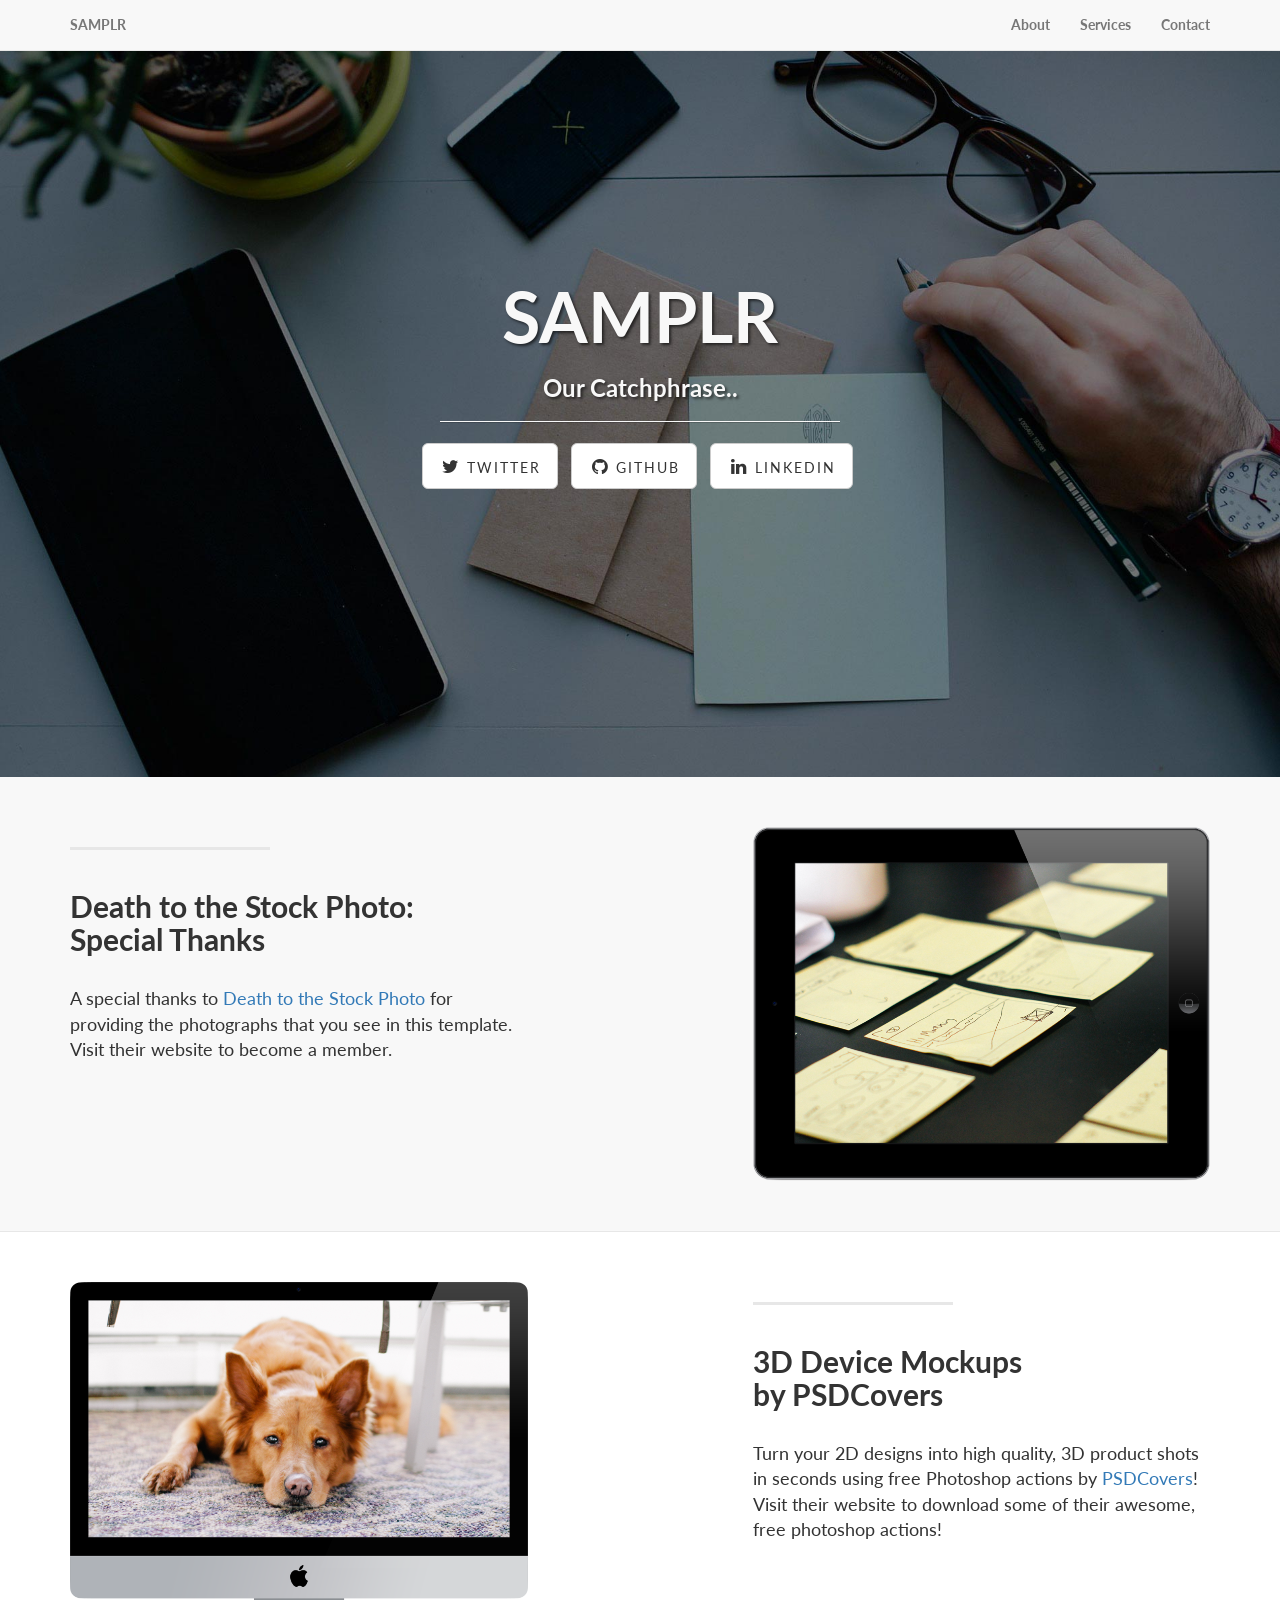
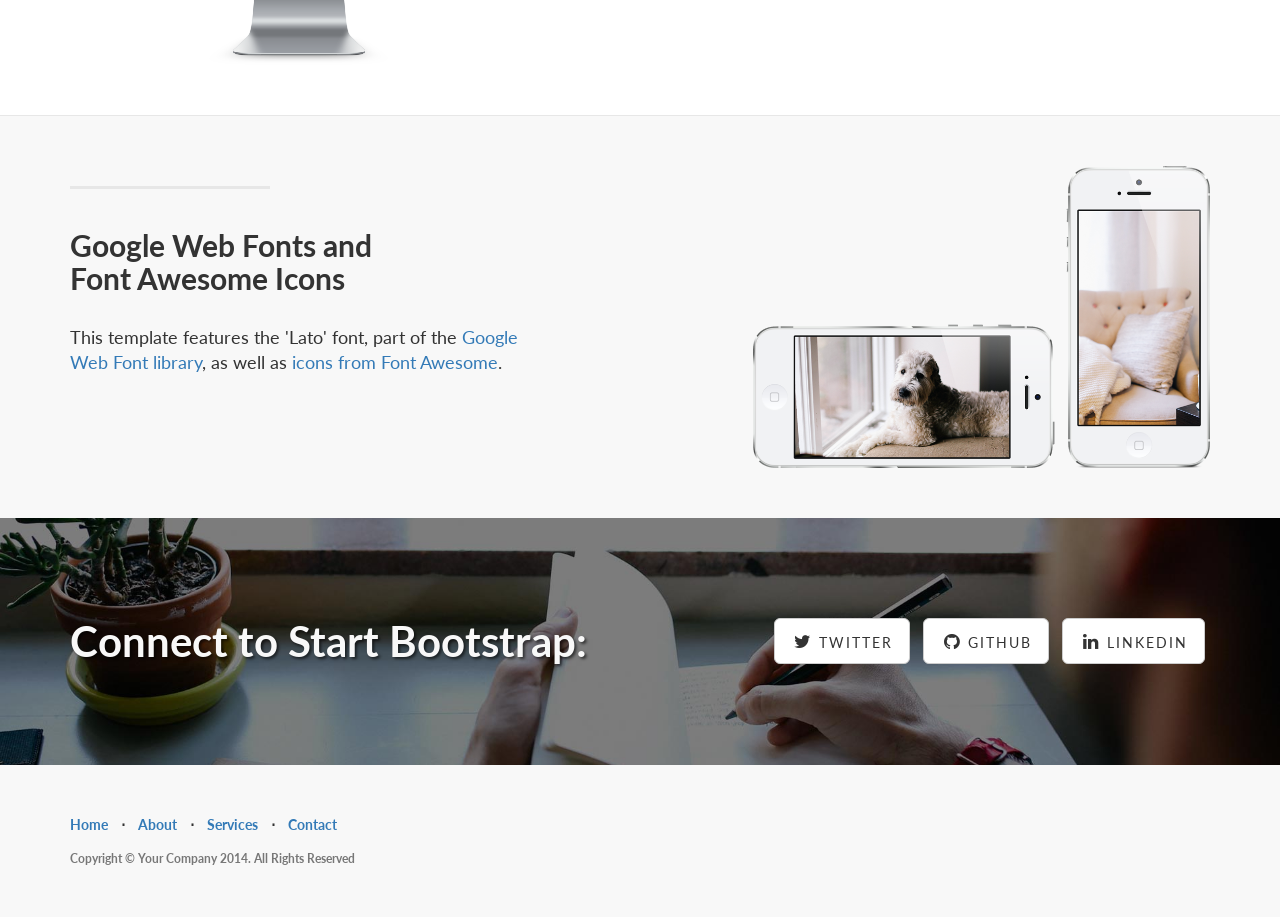
==== SAMPLRlandpage/index.html @ 5886bcb2 "adds landing page" ====
<!DOCTYPE html>
<html lang="en">

<head>

    <meta charset="utf-8">
    <meta http-equiv="X-UA-Compatible" content="IE=edge">
    <meta name="viewport" content="width=device-width, initial-scale=1">
    <meta name="description" content="">
    <meta name="author" content="">

    <title>Landing Page - Start Bootstrap Theme</title>

    <!-- Bootstrap Core CSS -->
    <link href="css/bootstrap.min.css" rel="stylesheet">

    <!-- Custom CSS -->
    <link href="css/landing-page.css" rel="stylesheet">

    <!-- Custom Fonts -->
    <link href="font-awesome/css/font-awesome.min.css" rel="stylesheet" type="text/css">
    <link href="http://fonts.googleapis.com/css?family=Lato:300,400,700,300italic,400italic,700italic" rel="stylesheet" type="text/css">

    <!-- HTML5 Shim and Respond.js IE8 support of HTML5 elements and media queries -->
    <!-- WARNING: Respond.js doesn't work if you view the page via file:// -->
    <!--[if lt IE 9]>
        <script src="https://oss.maxcdn.com/libs/html5shiv/3.7.0/html5shiv.js"></script>
        <script src="https://oss.maxcdn.com/libs/respond.js/1.4.2/respond.min.js"></script>
    <![endif]-->

</head>

<body>

    <!-- Navigation -->
    <nav class="navbar navbar-default navbar-fixed-top topnav" role="navigation">
        <div class="container topnav">
            <!-- Brand and toggle get grouped for better mobile display -->
            <div class="navbar-header">
                <button type="button" class="navbar-toggle" data-toggle="collapse" data-target="#bs-example-navbar-collapse-1">
                    <span class="sr-only">Toggle navigation</span>
                    <span class="icon-bar"></span>
                    <span class="icon-bar"></span>
                    <span class="icon-bar"></span>
                </button>
                <a class="navbar-brand topnav" href="#">SAMPLR</a>
            </div>
            <!-- Collect the nav links, forms, and other content for toggling -->
            <div class="collapse navbar-collapse" id="bs-example-navbar-collapse-1">
                <ul class="nav navbar-nav navbar-right">
                    <li>
                        <a href="#about">About</a>
                    </li>
                    <li>
                        <a href="#services">Services</a>
                    </li>
                    <li>
                        <a href="#contact">Contact</a>
                    </li>
                </ul>
            </div>
            <!-- /.navbar-collapse -->
        </div>
        <!-- /.container -->
    </nav>


    <!-- Header -->
    <a name="about"></a>
    <div class="intro-header">
        <div class="container">

            <div class="row">
                <div class="col-lg-12">
                    <div class="intro-message">
                        <h1>SAMPLR</h1>
                        <h3>Our Catchphrase..</h3>
                        <hr class="intro-divider">
                        <ul class="list-inline intro-social-buttons">
                            <li>
                                <a href="https://twitter.com/SBootstrap" class="btn btn-default btn-lg"><i class="fa fa-twitter fa-fw"></i> <span class="network-name">Twitter</span></a>
                            </li>
                            <li>
                                <a href="https://github.com/IronSummitMedia/startbootstrap" class="btn btn-default btn-lg"><i class="fa fa-github fa-fw"></i> <span class="network-name">Github</span></a>
                            </li>
                            <li>
                                <a href="#" class="btn btn-default btn-lg"><i class="fa fa-linkedin fa-fw"></i> <span class="network-name">Linkedin</span></a>
                            </li>
                        </ul>
                    </div>
                </div>
            </div>

        </div>
        <!-- /.container -->

    </div>
    <!-- /.intro-header -->

    <!-- Page Content -->

	<a  name="services"></a>
    <div class="content-section-a">

        <div class="container">
            <div class="row">
                <div class="col-lg-5 col-sm-6">
                    <hr class="section-heading-spacer">
                    <div class="clearfix"></div>
                    <h2 class="section-heading">Death to the Stock Photo:<br>Special Thanks</h2>
                    <p class="lead">A special thanks to <a target="_blank" href="http://join.deathtothestockphoto.com/">Death to the Stock Photo</a> for providing the photographs that you see in this template. Visit their website to become a member.</p>
                </div>
                <div class="col-lg-5 col-lg-offset-2 col-sm-6">
                    <img class="img-responsive" src="img/ipad.png" alt="">
                </div>
            </div>

        </div>
        <!-- /.container -->

    </div>
    <!-- /.content-section-a -->

    <div class="content-section-b">

        <div class="container">

            <div class="row">
                <div class="col-lg-5 col-lg-offset-1 col-sm-push-6  col-sm-6">
                    <hr class="section-heading-spacer">
                    <div class="clearfix"></div>
                    <h2 class="section-heading">3D Device Mockups<br>by PSDCovers</h2>
                    <p class="lead">Turn your 2D designs into high quality, 3D product shots in seconds using free Photoshop actions by <a target="_blank" href="http://www.psdcovers.com/">PSDCovers</a>! Visit their website to download some of their awesome, free photoshop actions!</p>
                </div>
                <div class="col-lg-5 col-sm-pull-6  col-sm-6">
                    <img class="img-responsive" src="img/dog.png" alt="">
                </div>
            </div>

        </div>
        <!-- /.container -->

    </div>
    <!-- /.content-section-b -->

    <div class="content-section-a">

        <div class="container">

            <div class="row">
                <div class="col-lg-5 col-sm-6">
                    <hr class="section-heading-spacer">
                    <div class="clearfix"></div>
                    <h2 class="section-heading">Google Web Fonts and<br>Font Awesome Icons</h2>
                    <p class="lead">This template features the 'Lato' font, part of the <a target="_blank" href="http://www.google.com/fonts">Google Web Font library</a>, as well as <a target="_blank" href="http://fontawesome.io">icons from Font Awesome</a>.</p>
                </div>
                <div class="col-lg-5 col-lg-offset-2 col-sm-6">
                    <img class="img-responsive" src="img/phones.png" alt="">
                </div>
            </div>

        </div>
        <!-- /.container -->

    </div>
    <!-- /.content-section-a -->

	<a  name="contact"></a>
    <div class="banner">

        <div class="container">

            <div class="row">
                <div class="col-lg-6">
                    <h2>Connect to Start Bootstrap:</h2>
                </div>
                <div class="col-lg-6">
                    <ul class="list-inline banner-social-buttons">
                        <li>
                            <a href="https://twitter.com/SBootstrap" class="btn btn-default btn-lg"><i class="fa fa-twitter fa-fw"></i> <span class="network-name">Twitter</span></a>
                        </li>
                        <li>
                            <a href="https://github.com/IronSummitMedia/startbootstrap" class="btn btn-default btn-lg"><i class="fa fa-github fa-fw"></i> <span class="network-name">Github</span></a>
                        </li>
                        <li>
                            <a href="#" class="btn btn-default btn-lg"><i class="fa fa-linkedin fa-fw"></i> <span class="network-name">Linkedin</span></a>
                        </li>
                    </ul>
                </div>
            </div>

        </div>
        <!-- /.container -->

    </div>
    <!-- /.banner -->

    <!-- Footer -->
    <footer>
        <div class="container">
            <div class="row">
                <div class="col-lg-12">
                    <ul class="list-inline">
                        <li>
                            <a href="#">Home</a>
                        </li>
                        <li class="footer-menu-divider">&sdot;</li>
                        <li>
                            <a href="#about">About</a>
                        </li>
                        <li class="footer-menu-divider">&sdot;</li>
                        <li>
                            <a href="#services">Services</a>
                        </li>
                        <li class="footer-menu-divider">&sdot;</li>
                        <li>
                            <a href="#contact">Contact</a>
                        </li>
                    </ul>
                    <p class="copyright text-muted small">Copyright &copy; Your Company 2014. All Rights Reserved</p>
                </div>
            </div>
        </div>
    </footer>

    <!-- jQuery -->
    <script src="js/jquery.js"></script>

    <!-- Bootstrap Core JavaScript -->
    <script src="js/bootstrap.min.js"></script>

</body>

</html>
---- SAMPLRlandpage/css/landing-page.css ----
/*!
 * Start Bootstrap - Landing Page Bootstrap Theme (http://startbootstrap.com)
 * Code licensed under the Apache License v2.0.
 * For details, see http://www.apache.org/licenses/LICENSE-2.0.
 */

body,
html {
    width: 100%;
    height: 100%;
}

body,
h1,
h2,
h3,
h4,
h5,
h6 {
    font-family: "Lato","Helvetica Neue",Helvetica,Arial,sans-serif;
    font-weight: 700;
}

.topnav {
    font-size: 14px; 
}

.lead {
    font-size: 18px;
    font-weight: 400;
}

.intro-header {
    padding-top: 50px; /* If you're making other pages, make sure there is 50px of padding to make sure the navbar doesn't overlap content! */
    padding-bottom: 50px;
    text-align: center;
    color: #f8f8f8;
    background: url(../img/intro-bg.jpg) no-repeat center center;
    background-size: cover;
}

.intro-message {
    position: relative;
    padding-top: 20%;
    padding-bottom: 20%;
}

.intro-message > h1 {
    margin: 0;
    text-shadow: 2px 2px 3px rgba(0,0,0,0.6);
    font-size: 5em;
}

.intro-divider {
    width: 400px;
    border-top: 1px solid #f8f8f8;
    border-bottom: 1px solid rgba(0,0,0,0.2);
}

.intro-message > h3 {
    text-shadow: 2px 2px 3px rgba(0,0,0,0.6);
}

@media(max-width:767px) {
    .intro-message {
        padding-bottom: 15%;
    }

    .intro-message > h1 {
        font-size: 3em;
    }

    ul.intro-social-buttons > li {
        display: block;
        margin-bottom: 20px;
        padding: 0;
    }

    ul.intro-social-buttons > li:last-child {
        margin-bottom: 0;
    }

    .intro-divider {
        width: 100%;
    }
}

.network-name {
    text-transform: uppercase;
    font-size: 14px;
    font-weight: 400;
    letter-spacing: 2px;
}

.content-section-a {
    padding: 50px 0;
    background-color: #f8f8f8;
}

.content-section-b {
    padding: 50px 0;
    border-top: 1px solid #e7e7e7;
    border-bottom: 1px solid #e7e7e7;
}

.section-heading {
    margin-bottom: 30px;
}

.section-heading-spacer {
    float: left;
    width: 200px;
    border-top: 3px solid #e7e7e7;
}

.banner {
    padding: 100px 0;
    color: #f8f8f8;
    background: url(../img/banner-bg.jpg) no-repeat center center;
    background-size: cover;
}

.banner h2 {
    margin: 0;
    text-shadow: 2px 2px 3px rgba(0,0,0,0.6);
    font-size: 3em;
}

.banner ul {
    margin-bottom: 0;
}

.banner-social-buttons {
    float: right;
    margin-top: 0;
}

@media(max-width:1199px) {
    ul.banner-social-buttons {
        float: left;
        margin-top: 15px;
    }
}

@media(max-width:767px) {
    .banner h2 {
        margin: 0;
        text-shadow: 2px 2px 3px rgba(0,0,0,0.6);
        font-size: 3em;
    }

    ul.banner-social-buttons > li {
        display: block;
        margin-bottom: 20px;
        padding: 0;
    }

    ul.banner-social-buttons > li:last-child {
        margin-bottom: 0;
    }
}

footer {
    padding: 50px 0;
    background-color: #f8f8f8;
}

p.copyright {
    margin: 15px 0 0;
}
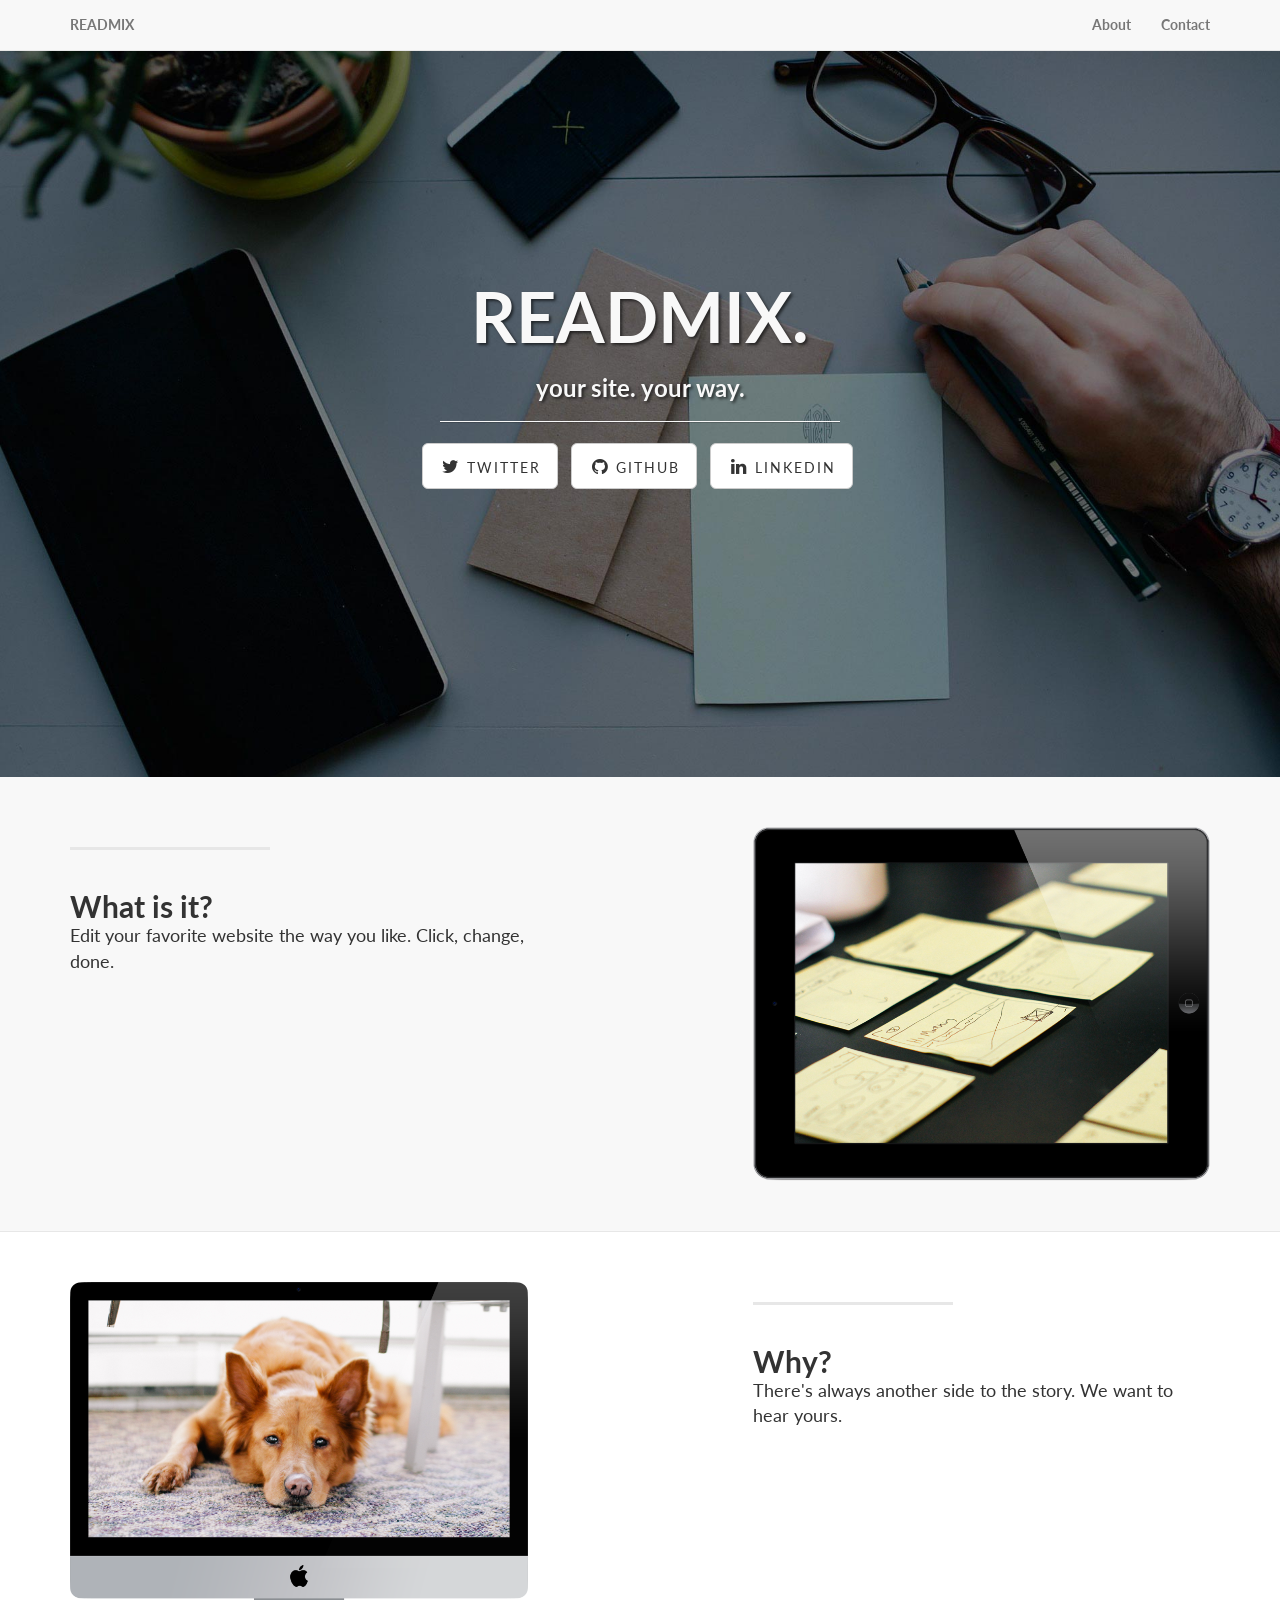
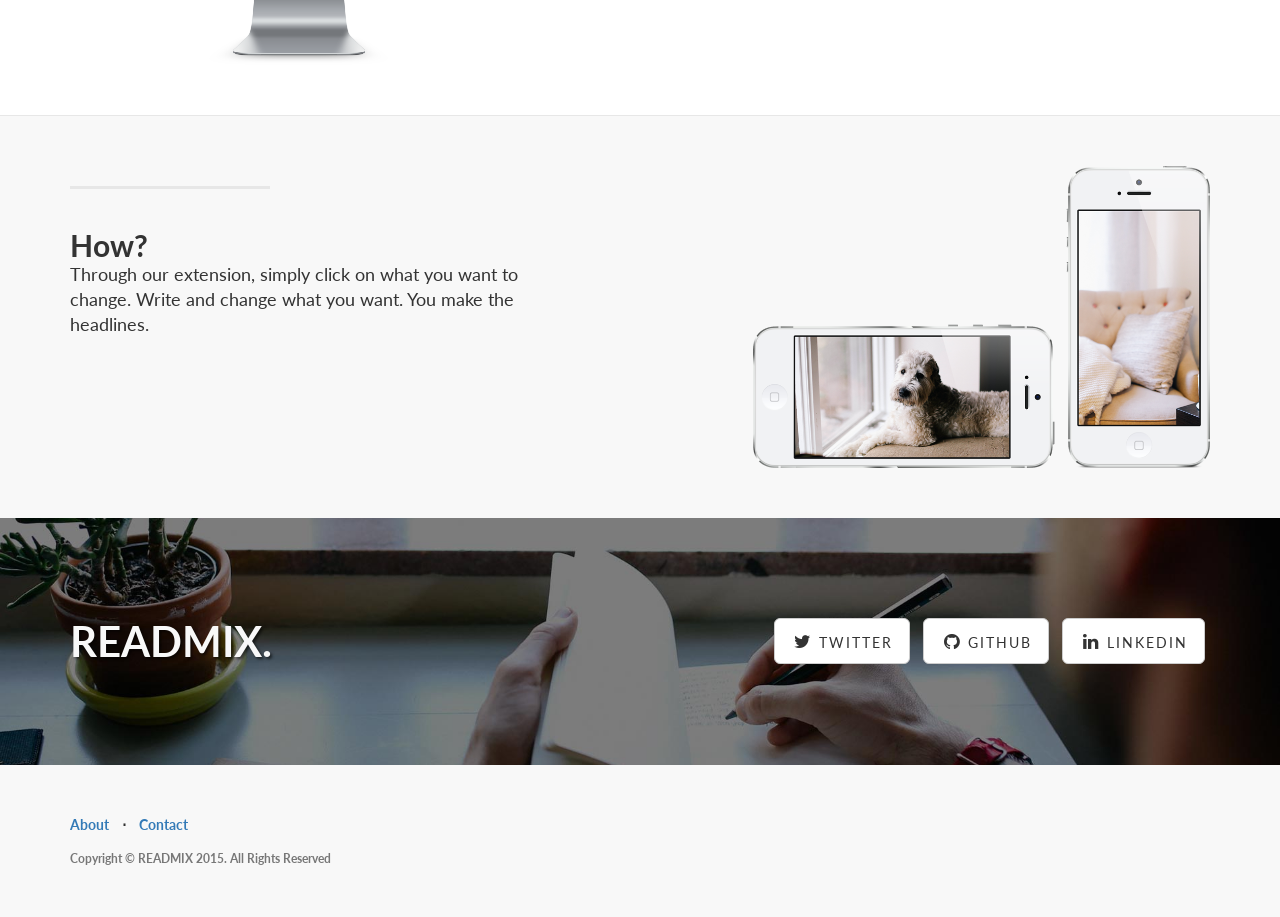
==== commit 2e0c4eda: "creates landing page" ====
--- a/SAMPLRlandpage/index.html
+++ b/SAMPLRlandpage/index.html
@@ -9,7 +9,7 @@
     <meta name="description" content="">
     <meta name="author" content="">
 
-    <title>Landing Page - Start Bootstrap Theme</title>
+    <title>READMIX-Make changes to your favorite websites</title>
 
     <!-- Bootstrap Core CSS -->
     <link href="css/bootstrap.min.css" rel="stylesheet">
@@ -43,16 +43,13 @@
                     <span class="icon-bar"></span>
                     <span class="icon-bar"></span>
                 </button>
-                <a class="navbar-brand topnav" href="#">SAMPLR</a>
+                <a class="navbar-brand topnav" href="#">READMIX</a>
             </div>
             <!-- Collect the nav links, forms, and other content for toggling -->
             <div class="collapse navbar-collapse" id="bs-example-navbar-collapse-1">
                 <ul class="nav navbar-nav navbar-right">
                     <li>
-                        <a href="#about">About</a>
-                    </li>
-                    <li>
-                        <a href="#services">Services</a>
+                        <a href="#services">About</a>
                     </li>
                     <li>
                         <a href="#contact">Contact</a>
@@ -73,8 +70,8 @@
             <div class="row">
                 <div class="col-lg-12">
                     <div class="intro-message">
-                        <h1>SAMPLR</h1>
-                        <h3>Our Catchphrase..</h3>
+                        <h1>READMIX.</h1>
+                        <h3>your site. your way.</h3>
                         <hr class="intro-divider">
                         <ul class="list-inline intro-social-buttons">
                             <li>
@@ -107,8 +104,8 @@
                 <div class="col-lg-5 col-sm-6">
                     <hr class="section-heading-spacer">
                     <div class="clearfix"></div>
-                    <h2 class="section-heading">Death to the Stock Photo:<br>Special Thanks</h2>
-                    <p class="lead">A special thanks to <a target="_blank" href="http://join.deathtothestockphoto.com/">Death to the Stock Photo</a> for providing the photographs that you see in this template. Visit their website to become a member.</p>
+                    <h2 class="section-heading">What is it?
+                      <p class="lead">Edit your favorite website the way you like. Click, change, done. </p>
                 </div>
                 <div class="col-lg-5 col-lg-offset-2 col-sm-6">
                     <img class="img-responsive" src="img/ipad.png" alt="">
@@ -129,8 +126,8 @@
                 <div class="col-lg-5 col-lg-offset-1 col-sm-push-6  col-sm-6">
                     <hr class="section-heading-spacer">
                     <div class="clearfix"></div>
-                    <h2 class="section-heading">3D Device Mockups<br>by PSDCovers</h2>
-                    <p class="lead">Turn your 2D designs into high quality, 3D product shots in seconds using free Photoshop actions by <a target="_blank" href="http://www.psdcovers.com/">PSDCovers</a>! Visit their website to download some of their awesome, free photoshop actions!</p>
+                    <h2 class="section-heading">Why?
+                    <p class="lead">There's always another side to the story. We want to hear yours. </p>
                 </div>
                 <div class="col-lg-5 col-sm-pull-6  col-sm-6">
                     <img class="img-responsive" src="img/dog.png" alt="">
@@ -151,8 +148,8 @@
                 <div class="col-lg-5 col-sm-6">
                     <hr class="section-heading-spacer">
                     <div class="clearfix"></div>
-                    <h2 class="section-heading">Google Web Fonts and<br>Font Awesome Icons</h2>
-                    <p class="lead">This template features the 'Lato' font, part of the <a target="_blank" href="http://www.google.com/fonts">Google Web Font library</a>, as well as <a target="_blank" href="http://fontawesome.io">icons from Font Awesome</a>.</p>
+                    <h2 class="section-heading">How?
+                    <p class="lead">Through our extension, simply click on what you want to change. Write and change what you want. You make the headlines.</p>
                 </div>
                 <div class="col-lg-5 col-lg-offset-2 col-sm-6">
                     <img class="img-responsive" src="img/phones.png" alt="">
@@ -172,7 +169,7 @@
 
             <div class="row">
                 <div class="col-lg-6">
-                    <h2>Connect to Start Bootstrap:</h2>
+                    <h2>READMIX.</h2>
                 </div>
                 <div class="col-lg-6">
                     <ul class="list-inline banner-social-buttons">
@@ -202,22 +199,14 @@
                 <div class="col-lg-12">
                     <ul class="list-inline">
                         <li>
-                            <a href="#">Home</a>
+                            <a href="#services">About</a>
                         </li>
                         <li class="footer-menu-divider">&sdot;</li>
                         <li>
-                            <a href="#about">About</a>
-                        </li>
-                        <li class="footer-menu-divider">&sdot;</li>
-                        <li>
-                            <a href="#services">Services</a>
-                        </li>
-                        <li class="footer-menu-divider">&sdot;</li>
-                        <li>
                             <a href="#contact">Contact</a>
                         </li>
                     </ul>
-                    <p class="copyright text-muted small">Copyright &copy; Your Company 2014. All Rights Reserved</p>
+                    <p class="copyright text-muted small">Copyright &copy; READMIX 2015. All Rights Reserved</p>
                 </div>
             </div>
         </div>
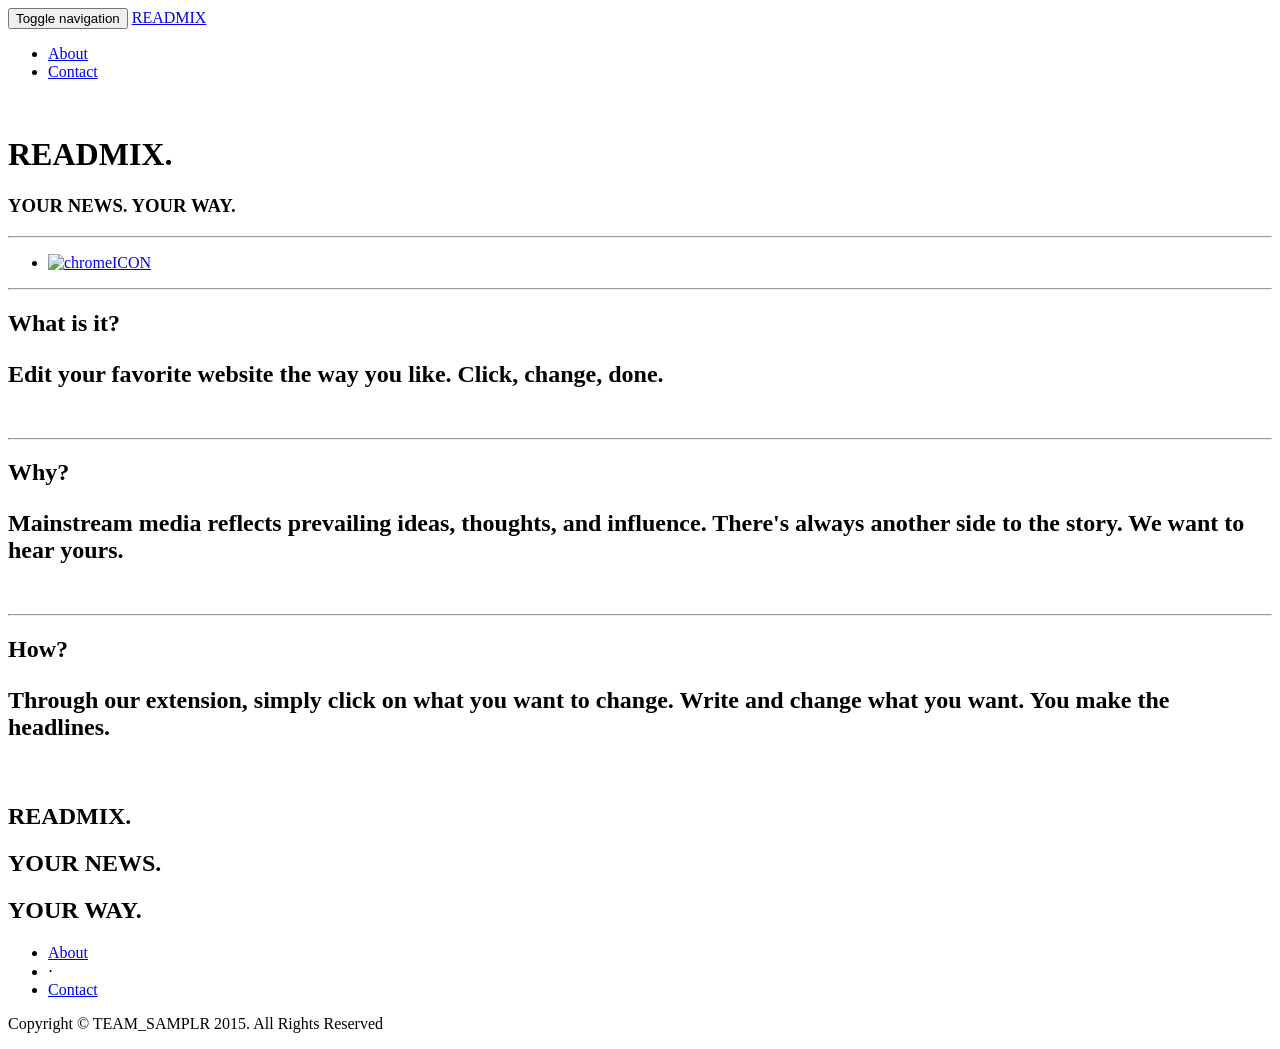
==== commit 8d5bc921: "Added landing Page" ====
--- a/SAMPLRlandpage/index.html
+++ b/SAMPLRlandpage/index.html
@@ -8,6 +8,8 @@
     <meta name="viewport" content="width=device-width, initial-scale=1">
     <meta name="description" content="">
     <meta name="author" content="">
+    <script src="jQ-Test.js"></script>
+    <script src="https://ajax.googleapis.com/ajax/libs/jquery/2.1.3/jquery.min.js"></script>
 
     <title>READMIX-Make changes to your favorite websites</title>
 
@@ -16,6 +18,8 @@
 
     <!-- Custom CSS -->
     <link href="css/landing-page.css" rel="stylesheet">
+
+    
 
     <!-- Custom Fonts -->
     <link href="font-awesome/css/font-awesome.min.css" rel="stylesheet" type="text/css">
@@ -66,23 +70,16 @@
     <a name="about"></a>
     <div class="intro-header">
         <div class="container">
-
+            <img src="" alt="" />
             <div class="row">
                 <div class="col-lg-12">
                     <div class="intro-message">
                         <h1>READMIX.</h1>
-                        <h3>your site. your way.</h3>
+                        <h3>YOUR NEWS. YOUR WAY.</h3>
                         <hr class="intro-divider">
                         <ul class="list-inline intro-social-buttons">
                             <li>
-                                <a href="https://twitter.com/SBootstrap" class="btn btn-default btn-lg"><i class="fa fa-twitter fa-fw"></i> <span class="network-name">Twitter</span></a>
-                            </li>
-                            <li>
-                                <a href="https://github.com/IronSummitMedia/startbootstrap" class="btn btn-default btn-lg"><i class="fa fa-github fa-fw"></i> <span class="network-name">Github</span></a>
-                            </li>
-                            <li>
-                                <a href="#" class="btn btn-default btn-lg"><i class="fa fa-linkedin fa-fw"></i> <span class="network-name">Linkedin</span></a>
-                            </li>
+                            <a href="https://chrome.google.com/webstore/category/extensions"><img src="http://i.imgur.com/TGS3Qyt.png"  alt="chromeICON" /></a>
                         </ul>
                     </div>
                 </div>
@@ -108,7 +105,7 @@
                       <p class="lead">Edit your favorite website the way you like. Click, change, done. </p>
                 </div>
                 <div class="col-lg-5 col-lg-offset-2 col-sm-6">
-                    <img class="img-responsive" src="img/ipad.png" alt="">
+                    <img class="img-responsive" src="http://i.imgur.com/nIsfMO3.png" alt="">
                 </div>
             </div>
 
@@ -127,10 +124,10 @@
                     <hr class="section-heading-spacer">
                     <div class="clearfix"></div>
                     <h2 class="section-heading">Why?
-                    <p class="lead">There's always another side to the story. We want to hear yours. </p>
+                    <p class="lead">Mainstream media reflects prevailing ideas, thoughts, and influence. There's always another side to the story. We want to hear yours. </p>
                 </div>
                 <div class="col-lg-5 col-sm-pull-6  col-sm-6">
-                    <img class="img-responsive" src="img/dog.png" alt="">
+                    <img class="img-responsive" src="http://i.imgur.com/gfQutly.png" alt="">
                 </div>
             </div>
 
@@ -152,7 +149,7 @@
                     <p class="lead">Through our extension, simply click on what you want to change. Write and change what you want. You make the headlines.</p>
                 </div>
                 <div class="col-lg-5 col-lg-offset-2 col-sm-6">
-                    <img class="img-responsive" src="img/phones.png" alt="">
+                    <img class="img-responsive" src="http://i.imgur.com/zErLZDW.png" alt="">
                 </div>
             </div>
 
@@ -169,20 +166,10 @@
 
             <div class="row">
                 <div class="col-lg-6">
-                    <h2>READMIX.</h2>
-                </div>
+                    <h2>READMIX.</h2><h2>YOUR NEWS.</h2><h2>YOUR WAY.</h2>
+                </div>
+
                 <div class="col-lg-6">
-                    <ul class="list-inline banner-social-buttons">
-                        <li>
-                            <a href="https://twitter.com/SBootstrap" class="btn btn-default btn-lg"><i class="fa fa-twitter fa-fw"></i> <span class="network-name">Twitter</span></a>
-                        </li>
-                        <li>
-                            <a href="https://github.com/IronSummitMedia/startbootstrap" class="btn btn-default btn-lg"><i class="fa fa-github fa-fw"></i> <span class="network-name">Github</span></a>
-                        </li>
-                        <li>
-                            <a href="#" class="btn btn-default btn-lg"><i class="fa fa-linkedin fa-fw"></i> <span class="network-name">Linkedin</span></a>
-                        </li>
-                    </ul>
                 </div>
             </div>
 
@@ -206,7 +193,7 @@
                             <a href="#contact">Contact</a>
                         </li>
                     </ul>
-                    <p class="copyright text-muted small">Copyright &copy; READMIX 2015. All Rights Reserved</p>
+                    <p class="copyright text-muted small">Copyright &copy; TEAM_SAMPLR 2015. All Rights Reserved</p>
                 </div>
             </div>
         </div>
@@ -218,6 +205,9 @@
     <!-- Bootstrap Core JavaScript -->
     <script src="js/bootstrap.min.js"></script>
 
+
+
+
 </body>
 
 </html>
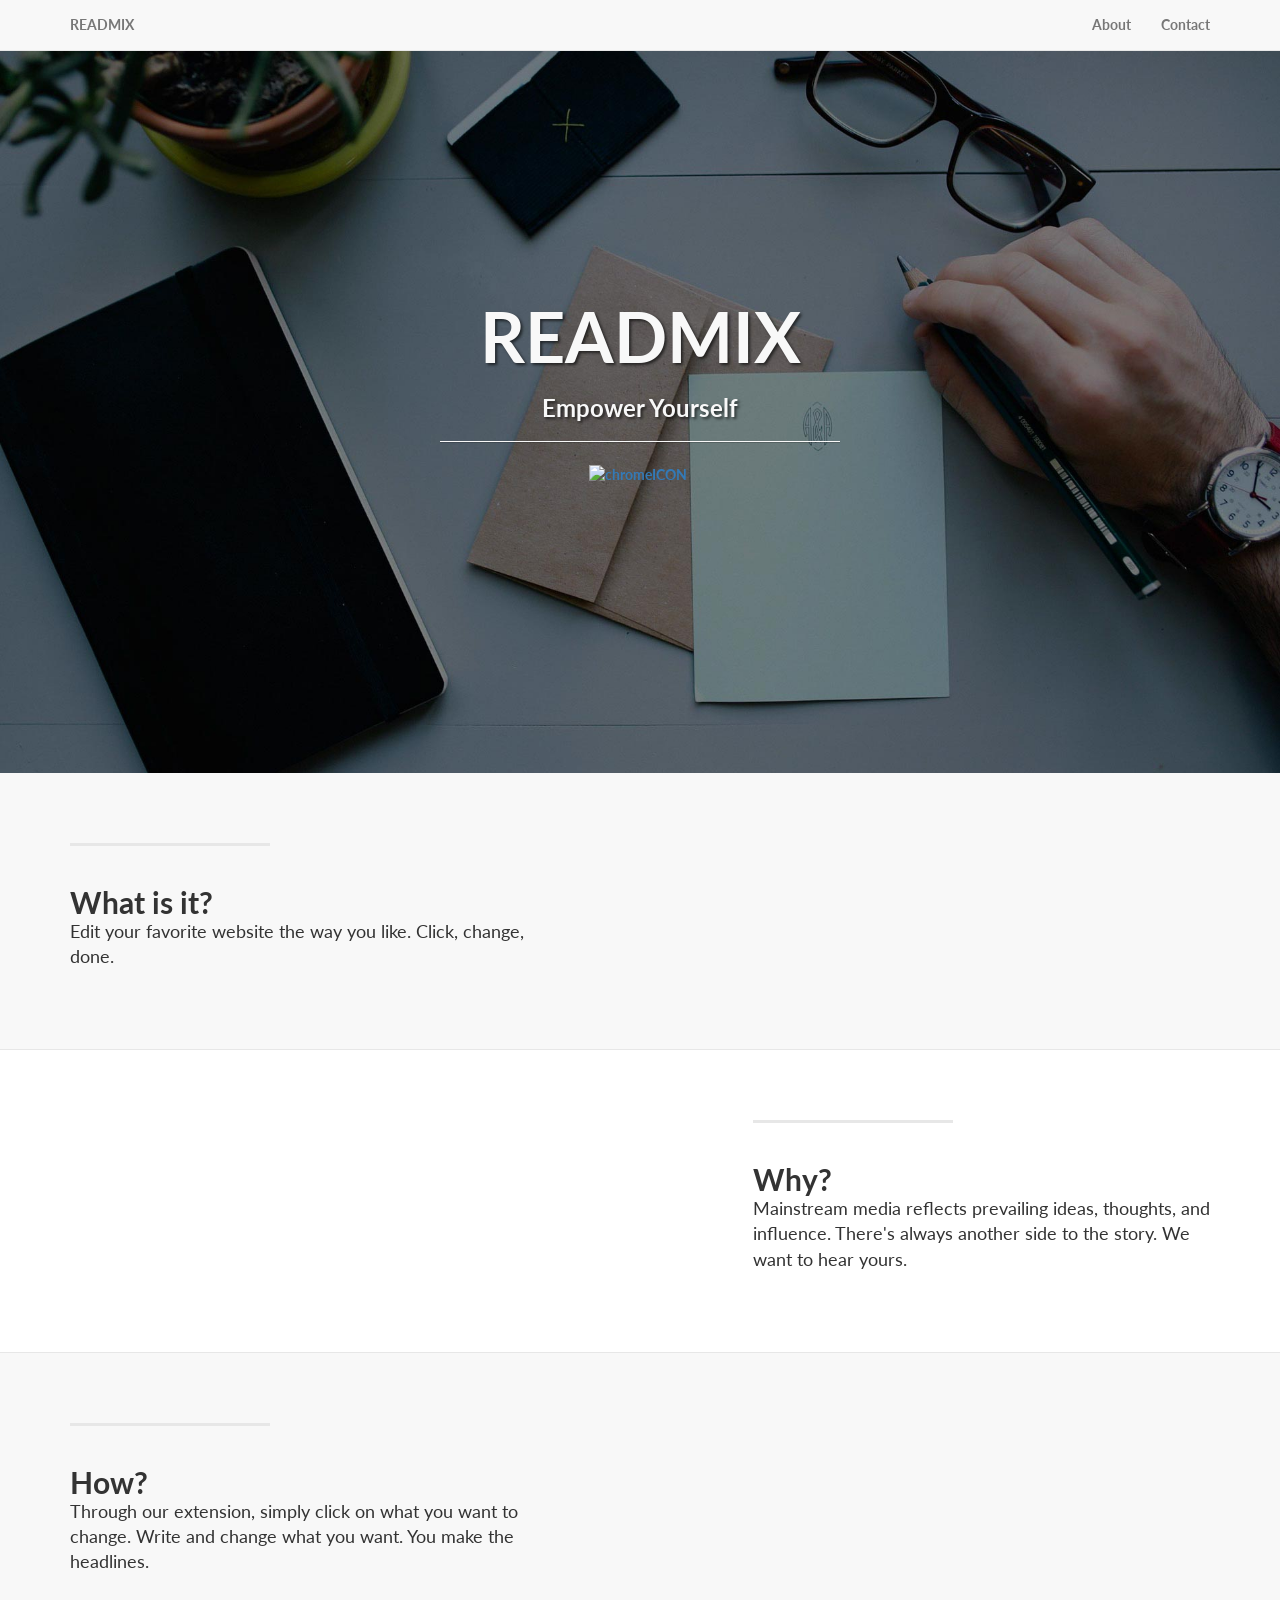
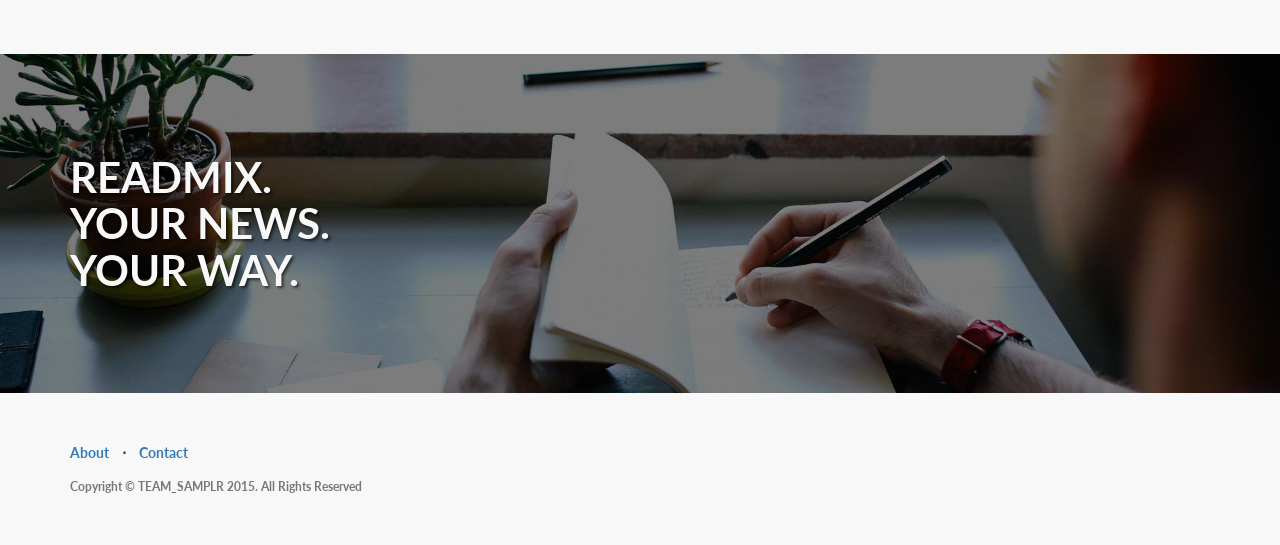
==== commit 80d56173: "Edits header" ====
--- a/SAMPLRlandpage/index.html
+++ b/SAMPLRlandpage/index.html
@@ -74,8 +74,8 @@
             <div class="row">
                 <div class="col-lg-12">
                     <div class="intro-message">
-                        <h1>READMIX.</h1>
-                        <h3>YOUR NEWS. YOUR WAY.</h3>
+                        <h1>READMIX</h1>
+                        <h3>Empower Yourself</h3>
                         <hr class="intro-divider">
                         <ul class="list-inline intro-social-buttons">
                             <li>
--- a/SAMPLRlandpage/css/landing-page.css
+++ b/SAMPLRlandpage/css/landing-page.css
@@ -0,0 +1,170 @@
+/*!
+ * Start Bootstrap - Landing Page Bootstrap Theme (http://startbootstrap.com)
+ * Code licensed under the Apache License v2.0.
+ * For details, see http://www.apache.org/licenses/LICENSE-2.0.
+ */
+
+body,
+html {
+    width: 100%;
+    height: 100%;
+}
+
+body,
+h1,
+h2,
+h3,
+h4,
+h5,
+h6 {
+    font-family: "Lato","Helvetica Neue",Helvetica,Arial,sans-serif;
+    font-weight: 700;
+}
+
+.topnav {
+    font-size: 14px; 
+}
+
+.lead {
+    font-size: 18px;
+    font-weight: 400;
+}
+
+.intro-header {
+    padding-top: 50px; /* If you're making other pages, make sure there is 50px of padding to make sure the navbar doesn't overlap content! */
+    padding-bottom: 50px;
+    text-align: center;
+    color: #f8f8f8;
+    background: url(../img/intro-bg.jpg) no-repeat center center;
+    background-size: cover;
+}
+
+.intro-message {
+    position: relative;
+    padding-top: 20%;
+    padding-bottom: 20%;
+}
+
+.intro-message > h1 {
+    margin: 0;
+    text-shadow: 2px 2px 3px rgba(0,0,0,0.6);
+    font-size: 5em;
+}
+
+.intro-divider {
+    width: 400px;
+    border-top: 1px solid #f8f8f8;
+    border-bottom: 1px solid rgba(0,0,0,0.2);
+}
+
+.intro-message > h3 {
+    text-shadow: 2px 2px 3px rgba(0,0,0,0.6);
+}
+
+@media(max-width:767px) {
+    .intro-message {
+        padding-bottom: 15%;
+    }
+
+    .intro-message > h1 {
+        font-size: 3em;
+    }
+
+    ul.intro-social-buttons > li {
+        display: block;
+        margin-bottom: 20px;
+        padding: 0;
+    }
+
+    ul.intro-social-buttons > li:last-child {
+        margin-bottom: 0;
+    }
+
+    .intro-divider {
+        width: 100%;
+    }
+}
+
+.network-name {
+    text-transform: uppercase;
+    font-size: 14px;
+    font-weight: 400;
+    letter-spacing: 2px;
+}
+
+.content-section-a {
+    padding: 50px 0;
+    background-color: #f8f8f8;
+}
+
+.content-section-b {
+    padding: 50px 0;
+    border-top: 1px solid #e7e7e7;
+    border-bottom: 1px solid #e7e7e7;
+}
+
+.section-heading {
+    margin-bottom: 30px;
+}
+
+.section-heading-spacer {
+    float: left;
+    width: 200px;
+    border-top: 3px solid #e7e7e7;
+}
+
+.banner {
+    padding: 100px 0;
+    color: #f8f8f8;
+    background: url(../img/banner-bg.jpg) no-repeat center center;
+    background-size: cover;
+}
+
+.banner h2 {
+    margin: 0;
+    text-shadow: 2px 2px 3px rgba(0,0,0,0.6);
+    font-size: 3em;
+}
+
+.banner ul {
+    margin-bottom: 0;
+}
+
+.banner-social-buttons {
+    float: right;
+    margin-top: 0;
+}
+
+@media(max-width:1199px) {
+    ul.banner-social-buttons {
+        float: left;
+        margin-top: 15px;
+    }
+}
+
+@media(max-width:767px) {
+    .banner h2 {
+        margin: 0;
+        text-shadow: 2px 2px 3px rgba(0,0,0,0.6);
+        font-size: 3em;
+    }
+
+    ul.banner-social-buttons > li {
+        display: block;
+        margin-bottom: 20px;
+        padding: 0;
+    }
+
+    ul.banner-social-buttons > li:last-child {
+        margin-bottom: 0;
+    }
+}
+
+footer {
+    padding: 50px 0;
+    background-color: #f8f8f8;
+}
+
+p.copyright {
+    margin: 15px 0 0;
+}
